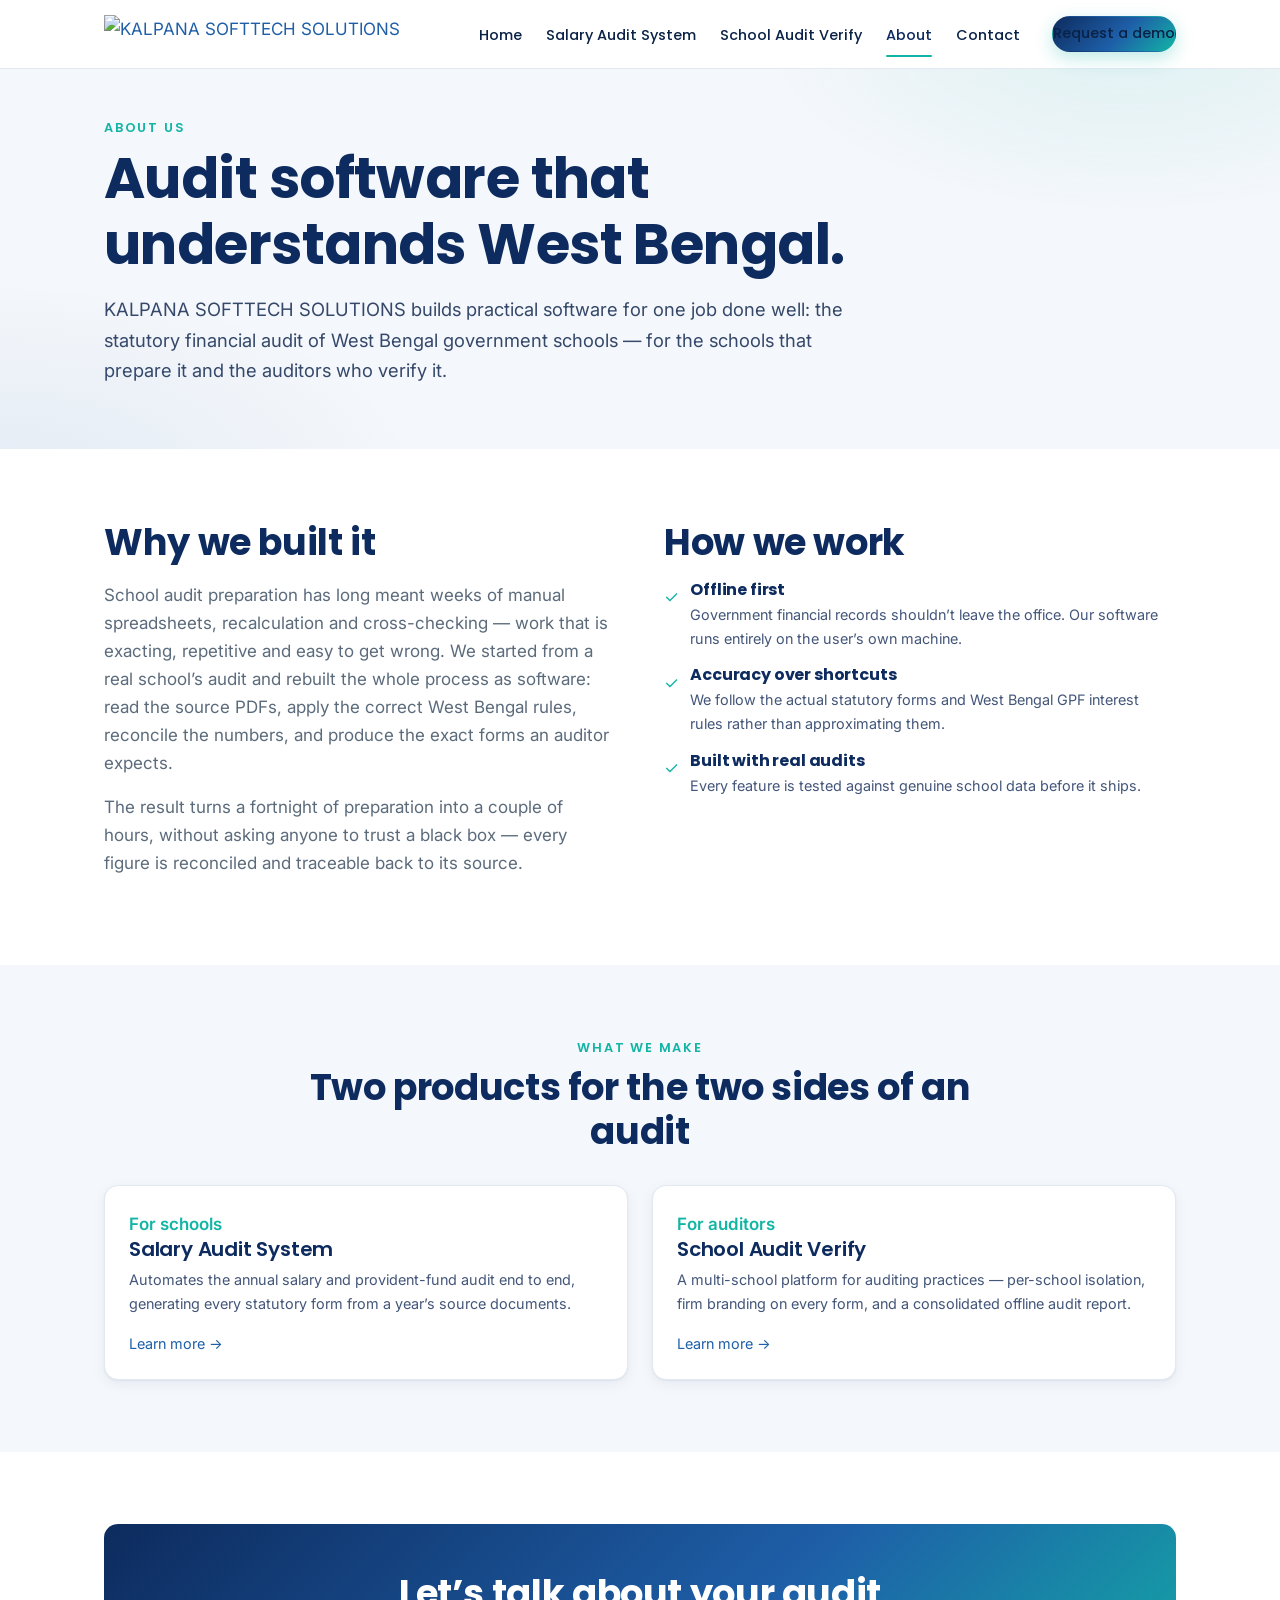
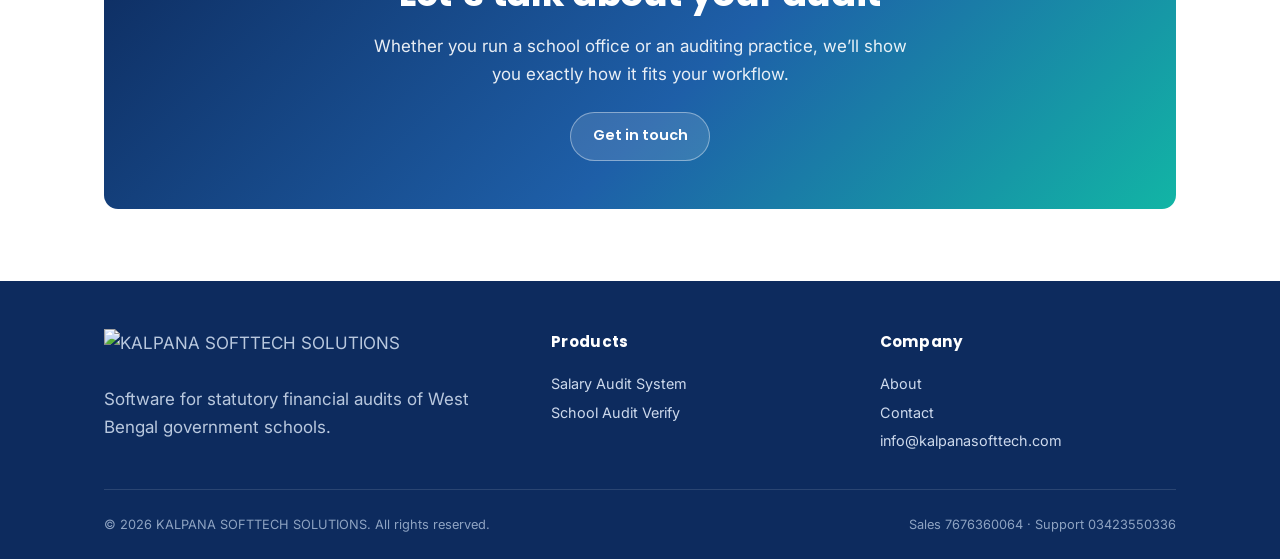
==== about.html @ bd71842a "UPLOAD ALL FILE AND FOLDERS" ====
<!DOCTYPE html>
<html lang="en">
<head>
<meta charset="UTF-8">
<meta name="viewport" content="width=device-width, initial-scale=1.0">
<title>About — KALPANA SOFTTECH SOLUTIONS</title>
<meta name="description" content="KALPANA SOFTTECH SOLUTIONS builds offline audit-automation software for West Bengal government schools and the auditors who verify them.">
<link rel="icon" href="assets/favicon.svg" type="image/svg+xml">
<link rel="alternate icon" href="assets/favicon-32.png">
<link rel="apple-touch-icon" href="assets/kalpana-icon-512.png">
<link rel="preconnect" href="https://fonts.googleapis.com">
<link rel="preconnect" href="https://fonts.gstatic.com" crossorigin>
<link href="https://fonts.googleapis.com/css2?family=Poppins:wght@400;500;600;700&family=Inter:wght@400;500;600&display=swap" rel="stylesheet">
<link rel="stylesheet" href="styles.css">
</head>
<body>

<header class="site-header">
  <div class="wrap nav">
    <a class="brand" href="index.html" aria-label="KALPANA SOFTTECH SOLUTIONS home">
      <img src="assets/kalpana-logo.svg" alt="KALPANA SOFTTECH SOLUTIONS">
    </a>
    <button class="nav-toggle" aria-label="Menu" aria-expanded="false" aria-controls="nav"><span></span><span></span><span></span></button>
    <ul class="nav-links" id="nav">
      <li><a href="index.html">Home</a></li>
      <li><a href="salary-audit-system.html">Salary Audit System</a></li>
      <li><a href="school-audit-verify.html">School Audit Verify</a></li>
      <li><a href="about.html" class="active">About</a></li>
      <li><a href="contact.html">Contact</a></li>
      <li class="nav-cta"><a class="btn btn-primary" href="contact.html">Request a demo</a></li>
    </ul>
  </div>
</header>

<main>

  <section class="hero">
    <div class="wrap">
      <div style="max-width:760px; padding: var(--sp-5) 0;">
        <p class="eyebrow">About us</p>
        <h1>Audit software that understands West Bengal.</h1>
        <p class="lead">KALPANA SOFTTECH SOLUTIONS builds practical software for one job done well: the statutory financial audit of West Bengal government schools — for the schools that prepare it and the auditors who verify it.</p>
      </div>
    </div>
  </section>

  <section class="section">
    <div class="wrap">
      <div class="grid grid-2" style="gap:var(--sp-5);">
        <div>
          <h2>Why we built it</h2>
          <p class="muted">School audit preparation has long meant weeks of manual spreadsheets, recalculation and cross-checking — work that is exacting, repetitive and easy to get wrong. We started from a real school’s audit and rebuilt the whole process as software: read the source PDFs, apply the correct West Bengal rules, reconcile the numbers, and produce the exact forms an auditor expects.</p>
          <p class="muted">The result turns a fortnight of preparation into a couple of hours, without asking anyone to trust a black box — every figure is reconciled and traceable back to its source.</p>
        </div>
        <div>
          <h2>How we work</h2>
          <div class="stack-sm">
            <div class="feat"><span class="fk">✓</span><div><h4>Offline first</h4><p>Government financial records shouldn’t leave the office. Our software runs entirely on the user’s own machine.</p></div></div>
            <div class="feat"><span class="fk">✓</span><div><h4>Accuracy over shortcuts</h4><p>We follow the actual statutory forms and West Bengal GPF interest rules rather than approximating them.</p></div></div>
            <div class="feat"><span class="fk">✓</span><div><h4>Built with real audits</h4><p>Every feature is tested against genuine school data before it ships.</p></div></div>
          </div>
        </div>
      </div>
    </div>
  </section>

  <section class="section section-tint">
    <div class="wrap">
      <div class="section-head center">
        <p class="eyebrow">What we make</p>
        <h2>Two products for the two sides of an audit</h2>
      </div>
      <div class="grid grid-2">
        <div class="card hover reveal">
          <span class="pc-tag" style="color:var(--teal);font-weight:600;">For schools</span>
          <h3>Salary Audit System</h3>
          <p>Automates the annual salary and provident-fund audit end to end, generating every statutory form from a year’s source documents.</p>
          <p style="margin-top:1rem;"><a href="salary-audit-system.html">Learn more →</a></p>
        </div>
        <div class="card hover reveal">
          <span class="pc-tag" style="color:var(--teal);font-weight:600;">For auditors</span>
          <h3>School Audit Verify</h3>
          <p>A multi-school platform for auditing practices — per-school isolation, firm branding on every form, and a consolidated offline audit report.</p>
          <p style="margin-top:1rem;"><a href="school-audit-verify.html">Learn more →</a></p>
        </div>
      </div>
    </div>
  </section>

  <section class="section">
    <div class="wrap">
      <div class="cta-band reveal">
        <h2>Let’s talk about your audit</h2>
        <p>Whether you run a school office or an auditing practice, we’ll show you exactly how it fits your workflow.</p>
        <a class="btn btn-ghost" href="contact.html">Get in touch</a>
      </div>
    </div>
  </section>

</main>

<footer class="site-footer">
  <div class="wrap">
    <div class="footer-grid">
      <div class="flogo">
        <img src="assets/kalpana-logo-dark.svg" alt="KALPANA SOFTTECH SOLUTIONS">
        <p>Software for statutory financial audits of West Bengal government schools.</p>
      </div>
      <div><h5>Products</h5><ul>
        <li><a href="salary-audit-system.html">Salary Audit System</a></li>
        <li><a href="school-audit-verify.html">School Audit Verify</a></li>
      </ul></div>
      <div><h5>Company</h5><ul>
        <li><a href="about.html">About</a></li>
        <li><a href="contact.html">Contact</a></li>
        <li><a href="mailto:info@kalpanasofttech.com">info@kalpanasofttech.com</a></li>
      </ul></div>
    </div>
    <div class="footer-bottom">
      <span>© 2026 KALPANA SOFTTECH SOLUTIONS. All rights reserved.</span>
      <span>Sales 7676360064 · Support 03423550336</span>
    </div>
  </div>
</footer>

<script src="main.js"></script>
</body>
</html>
---- styles.css ----
/* ==========================================================================
   KALPANA SOFTTECH SOLUTIONS — shared styles
   Palette: deep blue #0D2B5E · mid blue #1E5FA8 · teal #12B5A5 · slate #5B6B7B
   ========================================================================== */

:root {
  --navy:   #0D2B5E;
  --blue:   #1E5FA8;
  --teal:   #12B5A5;
  --slate:  #5B6B7B;
  --ink:    #0A2247;
  --bg:     #F4F7FB;
  --card:   #FFFFFF;
  --line:   #E2E9F2;
  --white:  #FFFFFF;
  --good:   #12A36B;

  --grad: linear-gradient(135deg, var(--navy) 0%, var(--blue) 55%, var(--teal) 100%);

  --fs-hero: clamp(2.15rem, 1.3rem + 3.6vw, 3.5rem);
  --fs-h2:   clamp(1.55rem, 1.1rem + 1.9vw, 2.3rem);
  --fs-h3:   1.25rem;
  --fs-body: 1.0625rem;
  --fs-sm:   0.9rem;
  --fs-xs:   0.8rem;

  --sp-1: .5rem;  --sp-2: 1rem;  --sp-3: 1.5rem;
  --sp-4: 2rem;   --sp-5: 3rem;  --sp-6: 4.5rem;

  --radius: 14px;
  --radius-sm: 10px;
  --shadow: 0 1px 2px rgba(13,43,94,.04), 0 10px 30px rgba(13,43,94,.07);
  --shadow-sm: 0 1px 2px rgba(13,43,94,.06), 0 4px 14px rgba(13,43,94,.06);
  --maxw: 1120px;
}

* { box-sizing: border-box; }

html { scroll-behavior: smooth; }

body {
  margin: 0;
  font-family: "Inter", system-ui, -apple-system, "Segoe UI", Roboto, sans-serif;
  font-size: var(--fs-body);
  line-height: 1.65;
  color: var(--ink);
  background: var(--white);
  -webkit-font-smoothing: antialiased;
}

h1, h2, h3, h4 {
  font-family: "Poppins", system-ui, sans-serif;
  color: var(--navy);
  line-height: 1.18;
  margin: 0 0 var(--sp-2);
  letter-spacing: -0.01em;
}
h1 { font-size: var(--fs-hero); font-weight: 700; }
h2 { font-size: var(--fs-h2); font-weight: 700; }
h3 { font-size: var(--fs-h3); font-weight: 600; }

p { margin: 0 0 var(--sp-2); }
a { color: var(--blue); text-decoration: none; }
a:hover { text-decoration: underline; }
img, svg, video { max-width: 100%; display: block; }

.wrap { max-width: var(--maxw); margin: 0 auto; padding: 0 var(--sp-3); }

/* Eyebrow label — encodes section context, small caps tracked */
.eyebrow {
  font-family: "Poppins", sans-serif;
  font-size: var(--fs-xs);
  font-weight: 600;
  letter-spacing: .14em;
  text-transform: uppercase;
  color: var(--teal);
  margin: 0 0 var(--sp-1);
}

.lead { font-size: 1.15rem; color: #35486a; }
.muted { color: var(--slate); }
.center { text-align: center; }

/* ---------- Buttons ---------- */
.btn {
  display: inline-flex; align-items: center; gap: .5rem;
  font-family: "Poppins", sans-serif; font-weight: 600; font-size: var(--fs-sm);
  padding: .72rem 1.35rem; border-radius: 999px; border: 1.5px solid transparent;
  cursor: pointer; transition: transform .15s ease, box-shadow .15s ease, background .15s ease;
  text-decoration: none;
}
.btn:hover { text-decoration: none; transform: translateY(-1px); }
.btn-primary { background: var(--grad); color: #fff; box-shadow: 0 6px 18px rgba(18,181,165,.28); }
.btn-primary:hover { box-shadow: 0 10px 26px rgba(18,181,165,.36); }
.btn-outline { background: #fff; color: var(--navy); border-color: var(--line); }
.btn-outline:hover { border-color: var(--blue); color: var(--blue); }
.btn-ghost { background: rgba(255,255,255,.12); color: #fff; border-color: rgba(255,255,255,.4); }
.btn-ghost:hover { background: rgba(255,255,255,.2); }

/* ---------- Header ---------- */
.site-header {
  position: sticky; top: 0; z-index: 50;
  background: rgba(255,255,255,.9);
  backdrop-filter: saturate(180%) blur(10px);
  border-bottom: 1px solid var(--line);
}
.nav { display: flex; align-items: center; justify-content: space-between; height: 68px; }
.nav .brand img { height: 38px; width: auto; }
.nav-links { display: flex; align-items: center; gap: var(--sp-3); list-style: none; margin: 0; padding: 0; }
.nav-links a {
  font-family: "Poppins", sans-serif; font-weight: 500; font-size: var(--fs-sm);
  color: var(--ink); padding: .35rem 0; position: relative;
}
.nav-links a:hover { color: var(--blue); text-decoration: none; }
.nav-links a.active { color: var(--navy); }
.nav-links a.active::after {
  content: ""; position: absolute; left: 0; right: 0; bottom: -6px; height: 2px;
  background: var(--teal); border-radius: 2px;
}
.nav-cta { margin-left: var(--sp-1); }
.nav-toggle {
  display: none; background: none; border: 0; cursor: pointer; padding: 8px;
}
.nav-toggle span { display: block; width: 24px; height: 2px; background: var(--navy); margin: 5px 0; border-radius: 2px; transition: .25s; }

/* ---------- Sections ---------- */
.section { padding: var(--sp-6) 0; }
.section-tint { background: var(--bg); }
.section-navy { background: var(--navy); color: #dfe8f5; }
.section-navy h2, .section-navy h3 { color: #fff; }
.section-head { max-width: 720px; margin-bottom: var(--sp-4); }
.section-head.center { margin-left: auto; margin-right: auto; }

/* ---------- Hero ---------- */
.hero { position: relative; overflow: hidden; background: var(--bg); }
.hero::before {
  content: ""; position: absolute; inset: 0;
  background:
    radial-gradient(600px 300px at 88% -10%, rgba(18,181,165,.10), transparent 60%),
    radial-gradient(700px 340px at 0% 110%, rgba(30,95,168,.08), transparent 60%);
  pointer-events: none;
}
.hero-grid {
  position: relative; display: grid; grid-template-columns: 1.1fr .9fr;
  gap: var(--sp-5); align-items: center; padding: var(--sp-6) 0;
}
.hero h1 span.hl { color: var(--teal); }
.hero-cta { display: flex; flex-wrap: wrap; gap: var(--sp-2); margin-top: var(--sp-3); }
.hero-trust { display: flex; flex-wrap: wrap; gap: 1.2rem; margin-top: var(--sp-4); color: var(--slate); font-size: var(--fs-sm); }
.hero-trust b { color: var(--navy); }

/* Signature: reconciliation / verification card */
.verify-card {
  background: #fff; border: 1px solid var(--line); border-radius: var(--radius);
  box-shadow: var(--shadow); padding: var(--sp-3); font-family: "Poppins", sans-serif;
}
.verify-card .vc-head { display:flex; align-items:center; justify-content:space-between; margin-bottom: var(--sp-2); }
.verify-card .vc-title { font-weight:600; color: var(--navy); font-size: var(--fs-sm); }
.vc-match {
  display:inline-flex; align-items:center; gap:.35rem; font-size: var(--fs-xs); font-weight:700;
  color: var(--good); background: #E7F6EF; padding:.25rem .6rem; border-radius:999px;
}
.vc-row { display:flex; justify-content:space-between; align-items:center; padding:.55rem 0; border-bottom:1px dashed var(--line); font-size: var(--fs-sm); }
.vc-row:last-child { border-bottom:0; }
.vc-row .vc-k { color: var(--slate); }
.vc-row .vc-v { font-variant-numeric: tabular-nums; color: var(--ink); font-weight:500; }
.vc-total { margin-top:.5rem; padding-top:.7rem; border-top:2px solid var(--navy); display:flex; justify-content:space-between; font-weight:700; color:var(--navy); }
.vc-forms { display:flex; flex-wrap:wrap; gap:.4rem; margin-top: var(--sp-2); }
.vc-chip { font-size: var(--fs-xs); color: var(--blue); background:#EAF1FA; border:1px solid #DCE8F6; padding:.2rem .55rem; border-radius:6px; }

/* ---------- Cards / grids ---------- */
.grid { display: grid; gap: var(--sp-3); }
.grid-2 { grid-template-columns: repeat(2, 1fr); }
.grid-3 { grid-template-columns: repeat(3, 1fr); }
.grid-4 { grid-template-columns: repeat(4, 1fr); }

.card {
  background: var(--card); border: 1px solid var(--line); border-radius: var(--radius);
  padding: var(--sp-3); box-shadow: var(--shadow-sm);
  transition: transform .18s ease, box-shadow .18s ease, border-color .18s ease;
}
.card.hover:hover { transform: translateY(-3px); box-shadow: var(--shadow); border-color: #cfe0f2; }
.card .ico {
  width: 46px; height: 46px; border-radius: 11px; display: grid; place-items: center;
  background: #EAF1FA; color: var(--blue); margin-bottom: var(--sp-2); font-size: 1.4rem;
}
.card.tick .ico { background: #E7F1EE; color: var(--teal); }
.card h3 { margin-bottom: .4rem; }
.card p { color: #43567a; font-size: var(--fs-sm); margin: 0; }

/* Product entry card (home) */
.product-card { display: flex; flex-direction: column; }
.product-card .pc-tag { font-size: var(--fs-xs); font-weight:600; letter-spacing:.06em; text-transform:uppercase; color: var(--teal); }
.product-card h3 { font-size: 1.35rem; margin:.35rem 0 .5rem; }
.product-card ul { margin:.3rem 0 var(--sp-3); padding-left: 1.1rem; color:#43567a; font-size: var(--fs-sm); }
.product-card ul li { margin:.25rem 0; }
.product-card .pc-foot { margin-top: auto; }

/* Numbered step */
.step { position: relative; }
.step .num {
  font-family:"Poppins",sans-serif; font-weight:700; font-size:.85rem; color:#fff;
  background: var(--grad); width:30px; height:30px; border-radius:8px; display:grid; place-items:center; margin-bottom:.7rem;
}

/* Feature list check */
.feat { display:flex; gap:.7rem; align-items:flex-start; }
.feat .fk { color: var(--teal); flex: 0 0 auto; margin-top:.15rem; }
.feat h4 { font-family:"Poppins",sans-serif; font-size:1rem; color:var(--navy); margin:0 0 .2rem; }
.feat p { font-size: var(--fs-sm); color:#43567a; margin:0; }

/* Output / sample list */
.samples { display:grid; gap: var(--sp-2); }
.sample {
  display:flex; align-items:center; gap: var(--sp-2); background:#fff; border:1px solid var(--line);
  border-radius: var(--radius-sm); padding: var(--sp-2) var(--sp-3);
}
.sample .si { font-size:1.4rem; }
.sample .sm { flex:1; }
.sample .sm b { display:block; color:var(--navy); font-family:"Poppins",sans-serif; font-size:.98rem; }
.sample .sm span { font-size: var(--fs-sm); color: var(--slate); }

/* Chips row */
.chips { display:flex; flex-wrap:wrap; gap:.5rem; }
.chip {
  font-family:"Poppins",sans-serif; font-size: var(--fs-xs); font-weight:500;
  color: var(--navy); background:#fff; border:1px solid var(--line);
  padding:.4rem .8rem; border-radius:999px;
}

/* Video frame */
.video-frame {
  border-radius: var(--radius); overflow:hidden; border:1px solid var(--line);
  box-shadow: var(--shadow); background:#000;
}
.video-frame video { width:100%; display:block; }
.video-placeholder {
  aspect-ratio: 16/9; display:grid; place-items:center; text-align:center;
  background: var(--grad); color:#fff; padding: var(--sp-4);
}
.video-placeholder .vp-play {
  width:66px; height:66px; border-radius:50%; background:rgba(255,255,255,.16);
  border:2px solid rgba(255,255,255,.6); display:grid; place-items:center; margin:0 auto var(--sp-2);
  font-size:1.5rem;
}

/* CTA band */
.cta-band { background: var(--grad); color:#fff; border-radius: var(--radius); padding: var(--sp-5); text-align:center; }
.cta-band h2 { color:#fff; }
.cta-band p { color: rgba(255,255,255,.9); max-width:560px; margin:0 auto var(--sp-3); }

/* Contact */
.office { display:flex; gap: var(--sp-2); align-items:flex-start; }
.office .oi { font-size:1.4rem; }
.office h4 { font-family:"Poppins",sans-serif; margin:0 0 .25rem; color:var(--navy); }
.office p { margin:0; font-size: var(--fs-sm); color:#43567a; }
.field { margin-bottom: var(--sp-2); }
.field label { display:block; font-family:"Poppins",sans-serif; font-size: var(--fs-sm); font-weight:500; color:var(--navy); margin-bottom:.3rem; }
.field input, .field textarea {
  width:100%; padding:.7rem .85rem; border:1px solid var(--line); border-radius: var(--radius-sm);
  font: inherit; color: var(--ink); background:#fff;
}
.field input:focus, .field textarea:focus { outline:2px solid var(--blue); outline-offset:1px; border-color:var(--blue); }

/* ---------- Footer ---------- */
.site-footer { background: var(--navy); color:#b9c8de; padding: var(--sp-5) 0 var(--sp-3); }
.site-footer a { color:#cdd9ec; }
.footer-grid { display:grid; grid-template-columns: 1.4fr 1fr 1fr; gap: var(--sp-4); }
.site-footer .flogo img { height:40px; margin-bottom: var(--sp-2); }
.site-footer h5 { font-family:"Poppins",sans-serif; color:#fff; font-size:.95rem; margin:0 0 var(--sp-2); letter-spacing:.02em; }
.site-footer ul { list-style:none; margin:0; padding:0; font-size: var(--fs-sm); line-height:2; }
.footer-bottom { border-top:1px solid rgba(255,255,255,.12); margin-top: var(--sp-4); padding-top: var(--sp-3); font-size: var(--fs-xs); color:#8ea3c2; display:flex; justify-content:space-between; flex-wrap:wrap; gap:.5rem; }

/* ---------- Utilities ---------- */
.mt-0{margin-top:0}.mb-0{margin-bottom:0}
.stack-sm > * + * { margin-top: var(--sp-2); }

/* Reveal on scroll — only hidden when JS is active, so no-JS users still see everything */
.reveal { transition: opacity .6s ease, transform .6s ease; }
.js .reveal { opacity:0; transform: translateY(14px); }
.reveal.in { opacity:1; transform:none; }

/* ---------- Responsive ---------- */
@media (max-width: 900px) {
  .grid-4 { grid-template-columns: repeat(2, 1fr); }
  .grid-3 { grid-template-columns: repeat(2, 1fr); }
  .hero-grid { grid-template-columns: 1fr; gap: var(--sp-4); }
  .footer-grid { grid-template-columns: 1fr 1fr; }
}
@media (max-width: 640px) {
  .nav-links {
    position: fixed; inset: 68px 0 auto 0; flex-direction: column; align-items: flex-start;
    background:#fff; border-bottom:1px solid var(--line); padding: var(--sp-3);
    gap: var(--sp-2); transform: translateY(-120%); transition: transform .28s ease; box-shadow: var(--shadow);
  }
  .nav-links.open { transform: translateY(0); }
  .nav-links .nav-cta { margin:0; }
  .nav-toggle { display:block; }
  .grid-2, .grid-3, .grid-4 { grid-template-columns: 1fr; }
  .footer-grid { grid-template-columns: 1fr; }
  .section { padding: var(--sp-5) 0; }
}

@media (prefers-reduced-motion: reduce) {
  * { scroll-behavior: auto !important; }
  .reveal, .js .reveal { transition: none; opacity:1; transform:none; }
  .btn:hover, .card.hover:hover { transform: none; }
}

:focus-visible { outline: 2px solid var(--blue); outline-offset: 2px; border-radius: 4px; }
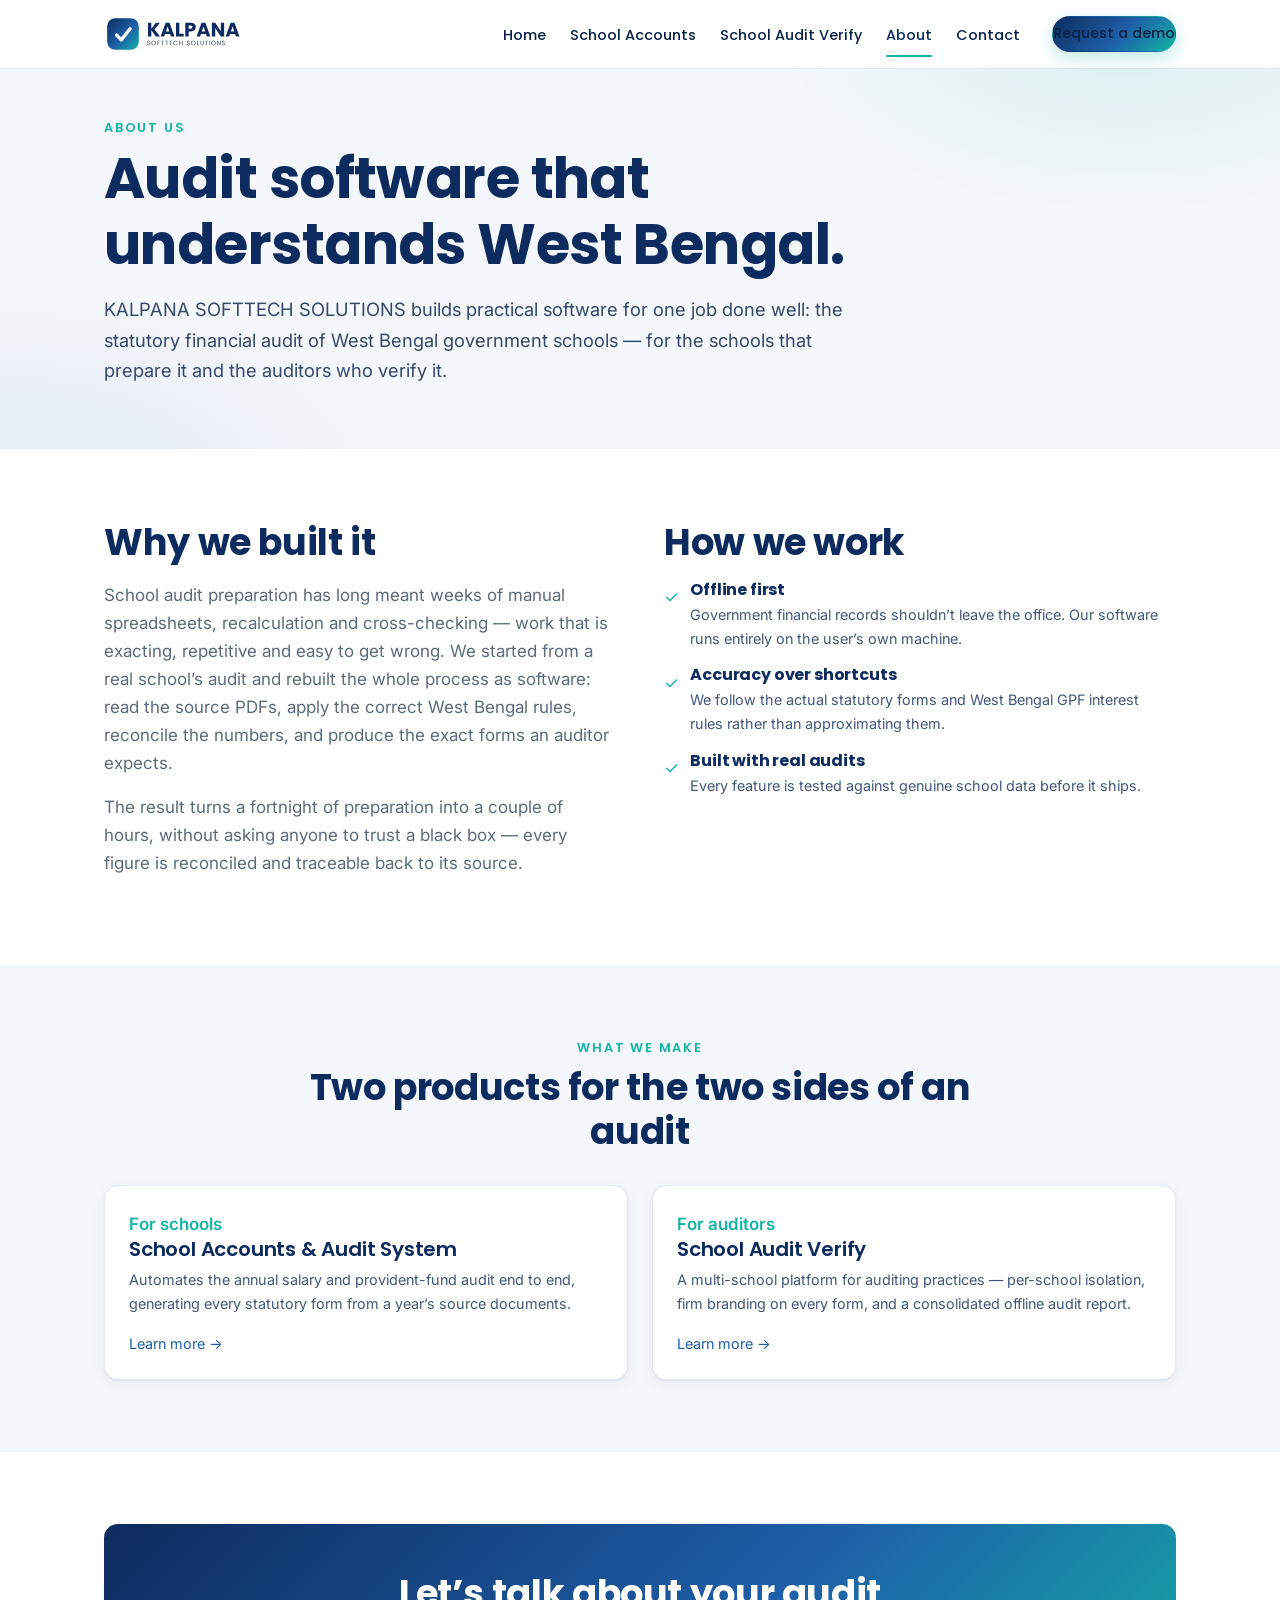
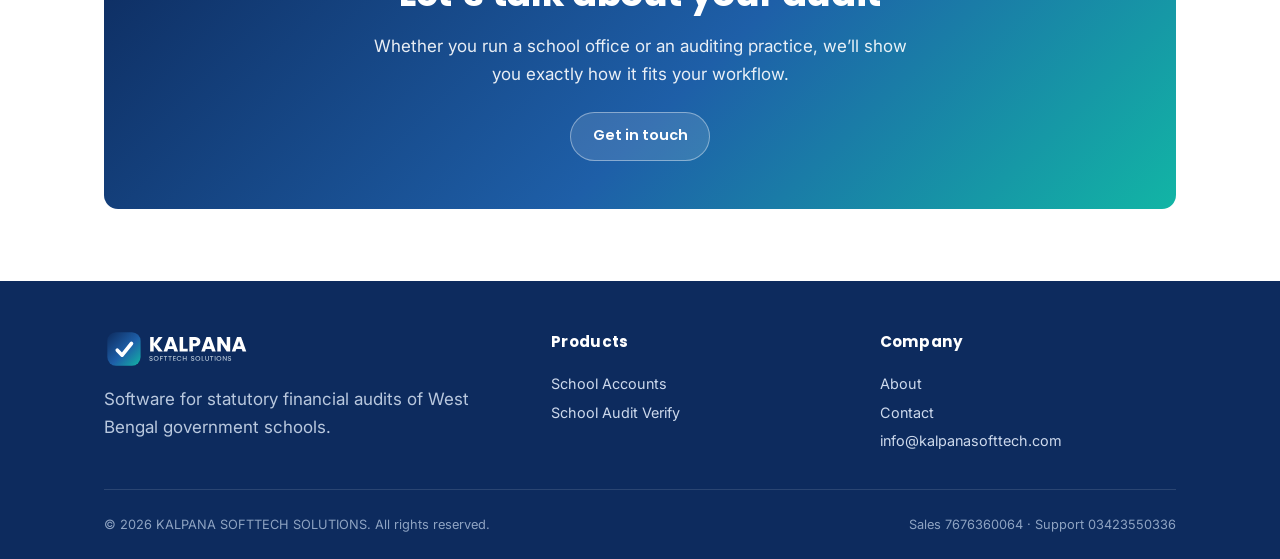
==== commit bd71b582: "Add review all files" ====
--- a/about.html
+++ b/about.html
@@ -23,7 +23,7 @@
     <button class="nav-toggle" aria-label="Menu" aria-expanded="false" aria-controls="nav"><span></span><span></span><span></span></button>
     <ul class="nav-links" id="nav">
       <li><a href="index.html">Home</a></li>
-      <li><a href="salary-audit-system.html">Salary Audit System</a></li>
+      <li><a href="school-accounts-audit-system.html">School Accounts</a></li>
       <li><a href="school-audit-verify.html">School Audit Verify</a></li>
       <li><a href="about.html" class="active">About</a></li>
       <li><a href="contact.html">Contact</a></li>
@@ -73,9 +73,9 @@
       <div class="grid grid-2">
         <div class="card hover reveal">
           <span class="pc-tag" style="color:var(--teal);font-weight:600;">For schools</span>
-          <h3>Salary Audit System</h3>
+          <h3>School Accounts &amp; Audit System</h3>
           <p>Automates the annual salary and provident-fund audit end to end, generating every statutory form from a year’s source documents.</p>
-          <p style="margin-top:1rem;"><a href="salary-audit-system.html">Learn more →</a></p>
+          <p style="margin-top:1rem;"><a href="school-accounts-audit-system.html">Learn more →</a></p>
         </div>
         <div class="card hover reveal">
           <span class="pc-tag" style="color:var(--teal);font-weight:600;">For auditors</span>
@@ -107,7 +107,7 @@
         <p>Software for statutory financial audits of West Bengal government schools.</p>
       </div>
       <div><h5>Products</h5><ul>
-        <li><a href="salary-audit-system.html">Salary Audit System</a></li>
+        <li><a href="school-accounts-audit-system.html">School Accounts</a></li>
         <li><a href="school-audit-verify.html">School Audit Verify</a></li>
       </ul></div>
       <div><h5>Company</h5><ul>
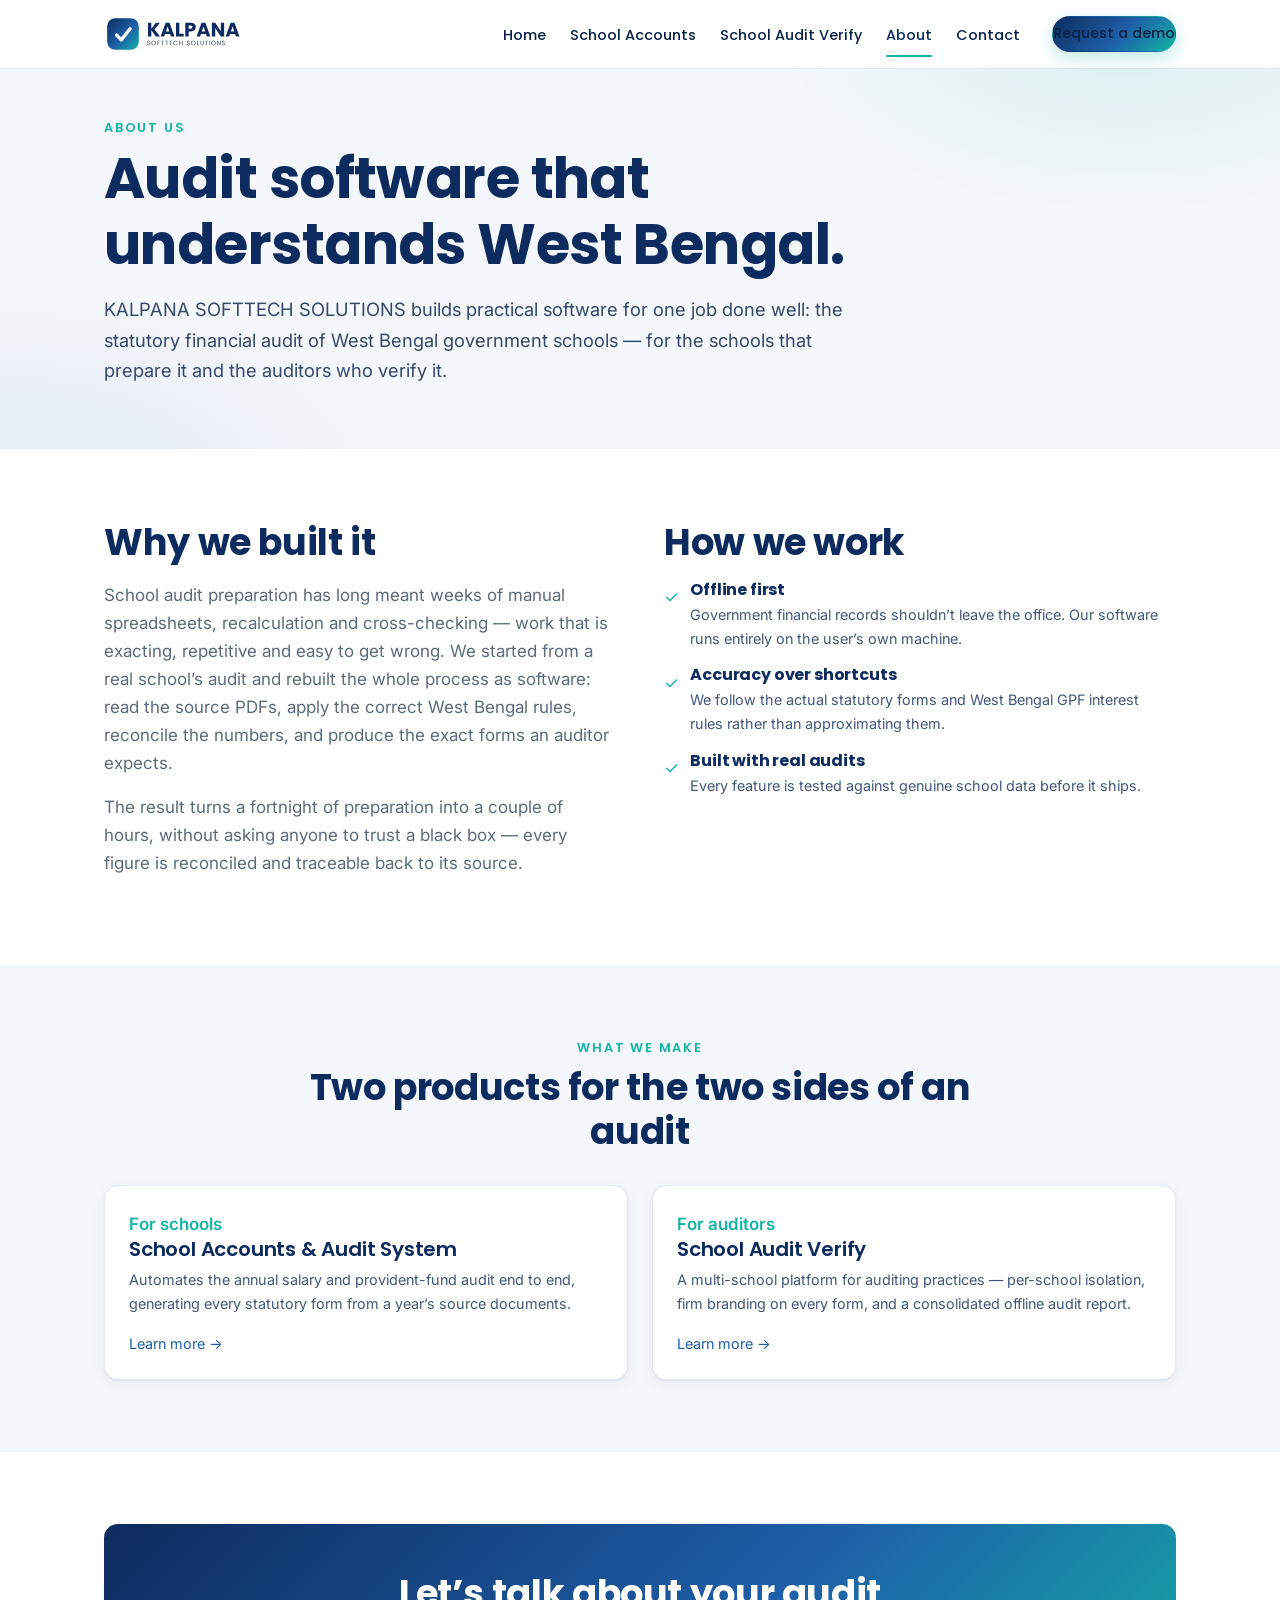
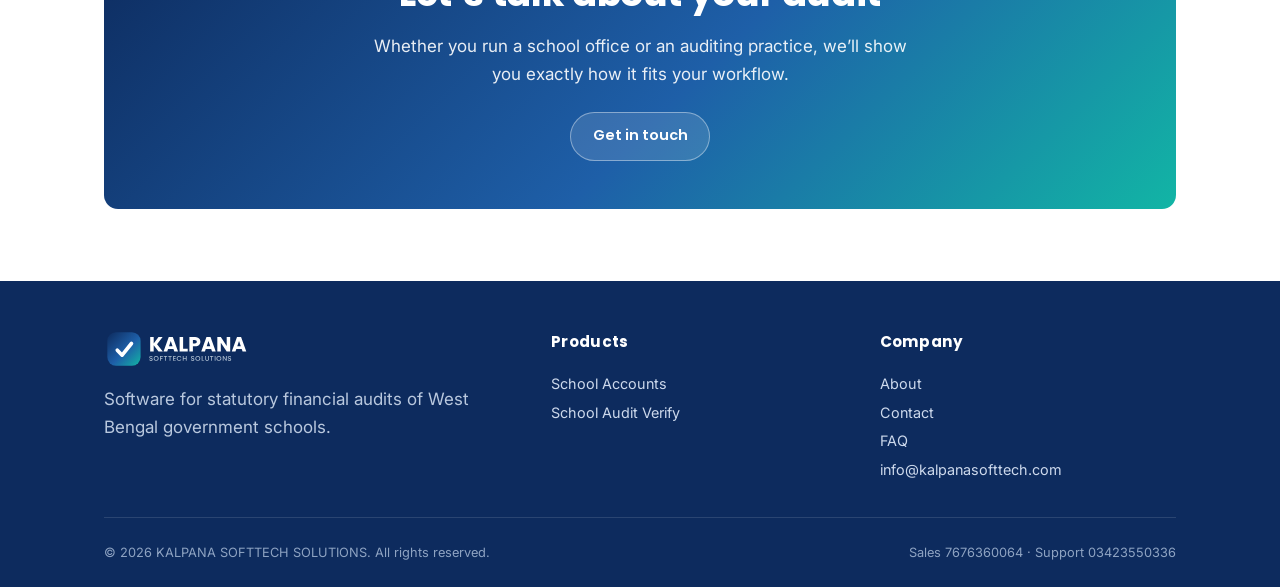
==== commit 73f80410: "Add files for revised" ====
--- a/about.html
+++ b/about.html
@@ -113,6 +113,7 @@
       <div><h5>Company</h5><ul>
         <li><a href="about.html">About</a></li>
         <li><a href="contact.html">Contact</a></li>
+        <li><a href="faq.html">FAQ</a></li>
         <li><a href="mailto:info@kalpanasofttech.com">info@kalpanasofttech.com</a></li>
       </ul></div>
     </div>
